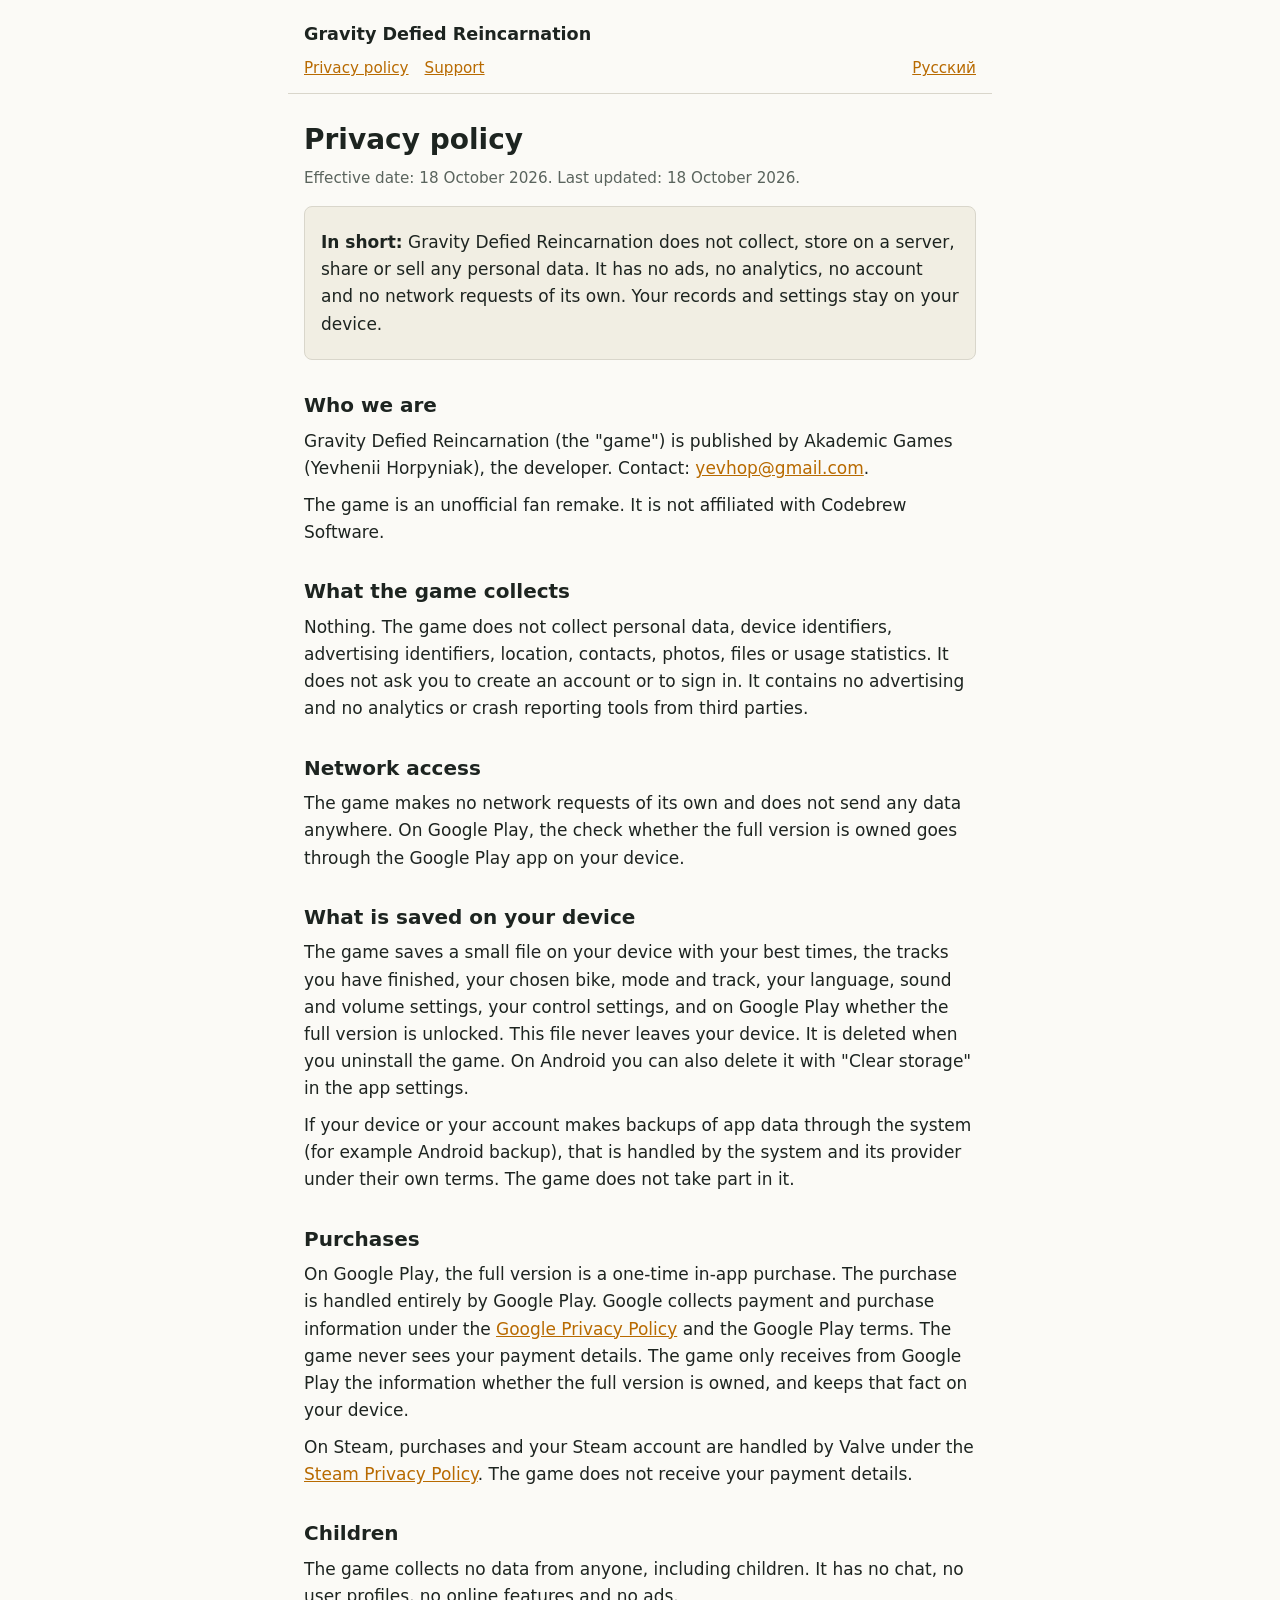
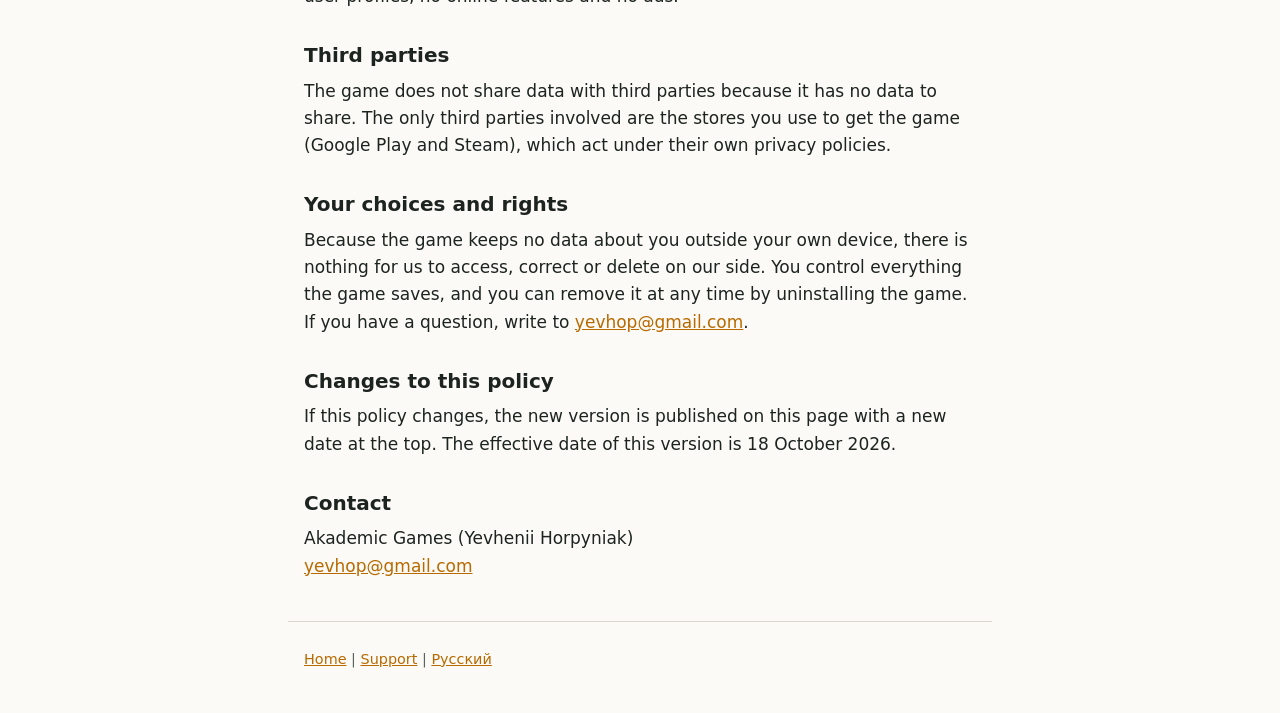
==== privacy.html @ 7f007110 "Privacy policy and support pages for Gravity Defied Reincarnation English and Russian, plain static " ====
<!doctype html>
<html lang="en">
<head>
<meta charset="utf-8">
<meta name="viewport" content="width=device-width, initial-scale=1">
<title>Privacy policy - Gravity Defied Reincarnation</title>
<meta name="description" content="Privacy policy of Gravity Defied Reincarnation. The game collects no personal data.">
<link rel="stylesheet" href="style.css">
</head>
<body>
<header>
  <a class="brand" href="index.html">Gravity Defied Reincarnation</a>
  <nav>
    <a href="privacy.html">Privacy policy</a>
    <a href="support.html">Support</a>
    <a class="lang" href="ru/privacy.html" hreflang="ru" lang="ru">Русский</a>
  </nav>
</header>
<main>
  <h1>Privacy policy</h1>
  <p class="meta">Effective date: 18 October 2026. Last updated: 18 October 2026.</p>

  <div class="card">
    <p><strong>In short:</strong> Gravity Defied Reincarnation does not collect, store on a server, share or sell any personal data. It has no ads, no analytics, no account and no network requests of its own. Your records and settings stay on your device.</p>
  </div>

  <h2>Who we are</h2>
  <p>Gravity Defied Reincarnation (the "game") is published by Akademic Games (Yevhenii Horpyniak), the developer. Contact: <a href="mailto:yevhop@gmail.com">yevhop@gmail.com</a>.</p>
  <p>The game is an unofficial fan remake. It is not affiliated with Codebrew Software.</p>

  <h2>What the game collects</h2>
  <p>Nothing. The game does not collect personal data, device identifiers, advertising identifiers, location, contacts, photos, files or usage statistics. It does not ask you to create an account or to sign in. It contains no advertising and no analytics or crash reporting tools from third parties.</p>

  <h2>Network access</h2>
  <p>The game makes no network requests of its own and does not send any data anywhere. On Google Play, the check whether the full version is owned goes through the Google Play app on your device.</p>

  <h2>What is saved on your device</h2>
  <p>The game saves a small file on your device with your best times, the tracks you have finished, your chosen bike, mode and track, your language, sound and volume settings, your control settings, and on Google Play whether the full version is unlocked. This file never leaves your device. It is deleted when you uninstall the game. On Android you can also delete it with "Clear storage" in the app settings.</p>
  <p>If your device or your account makes backups of app data through the system (for example Android backup), that is handled by the system and its provider under their own terms. The game does not take part in it.</p>

  <h2>Purchases</h2>
  <p>On Google Play, the full version is a one-time in-app purchase. The purchase is handled entirely by Google Play. Google collects payment and purchase information under the <a href="https://policies.google.com/privacy">Google Privacy Policy</a> and the Google Play terms. The game never sees your payment details. The game only receives from Google Play the information whether the full version is owned, and keeps that fact on your device.</p>
  <p>On Steam, purchases and your Steam account are handled by Valve under the <a href="https://store.steampowered.com/privacy_agreement/">Steam Privacy Policy</a>. The game does not receive your payment details.</p>

  <h2>Children</h2>
  <p>The game collects no data from anyone, including children. It has no chat, no user profiles, no online features and no ads.</p>

  <h2>Third parties</h2>
  <p>The game does not share data with third parties because it has no data to share. The only third parties involved are the stores you use to get the game (Google Play and Steam), which act under their own privacy policies.</p>

  <h2>Your choices and rights</h2>
  <p>Because the game keeps no data about you outside your own device, there is nothing for us to access, correct or delete on our side. You control everything the game saves, and you can remove it at any time by uninstalling the game. If you have a question, write to <a href="mailto:yevhop@gmail.com">yevhop@gmail.com</a>.</p>

  <h2>Changes to this policy</h2>
  <p>If this policy changes, the new version is published on this page with a new date at the top. The effective date of this version is 18 October 2026.</p>

  <h2>Contact</h2>
  <p>Akademic Games (Yevhenii Horpyniak)<br>
  <a href="mailto:yevhop@gmail.com">yevhop@gmail.com</a></p>
</main>
<footer>
  <p><a href="index.html">Home</a> | <a href="support.html">Support</a> | <a href="ru/privacy.html" lang="ru" hreflang="ru">Русский</a></p>
</footer>
</body>
</html>
---- style.css ----
:root {
  --bg: #fbfaf6;
  --fg: #1d2420;
  --muted: #5a645d;
  --accent: #b86a00;
  --rule: #d9d6cb;
  --card: #f1eee3;
}

@media (prefers-color-scheme: dark) {
  :root {
    --bg: #14181a;
    --fg: #e8ebe6;
    --muted: #a3ada6;
    --accent: #f6a221;
    --rule: #333b3d;
    --card: #1d2326;
  }
}

* {
  box-sizing: border-box;
}

html {
  -webkit-text-size-adjust: 100%;
}

body {
  margin: 0;
  background: var(--bg);
  color: var(--fg);
  font-family: system-ui, -apple-system, "Segoe UI", Roboto, "Helvetica Neue", Arial, sans-serif;
  font-size: 1.0625rem;
  line-height: 1.6;
}

header,
main,
footer {
  max-width: 44rem;
  margin: 0 auto;
  padding: 0 1rem;
}

header {
  padding-top: 1.25rem;
  padding-bottom: 0.75rem;
  border-bottom: 1px solid var(--rule);
}

.brand {
  font-weight: 700;
  font-size: 1.1rem;
  color: var(--fg);
  text-decoration: none;
}

nav {
  display: flex;
  flex-wrap: wrap;
  gap: 0.25rem 1rem;
  margin-top: 0.5rem;
  font-size: 0.95rem;
}

nav .lang {
  margin-left: auto;
}

a {
  color: var(--accent);
}

a:hover {
  text-decoration-thickness: 2px;
}

main {
  padding-top: 1.25rem;
  padding-bottom: 2rem;
}

h1 {
  font-size: 1.75rem;
  line-height: 1.25;
  margin: 0.5rem 0 0.5rem;
}

h2 {
  font-size: 1.25rem;
  line-height: 1.3;
  margin: 2rem 0 0.5rem;
}

p,
ul,
dl {
  margin: 0.6rem 0;
}

ul {
  padding-left: 1.25rem;
}

li {
  margin: 0.3rem 0;
}

dt {
  font-weight: 700;
  margin-top: 1rem;
}

dd {
  margin: 0.2rem 0 0;
}

code {
  font-family: ui-monospace, "Cascadia Mono", Consolas, Menlo, monospace;
  font-size: 0.92em;
  background: var(--card);
  padding: 0.1em 0.35em;
  border-radius: 4px;
  overflow-wrap: anywhere;
}

.meta {
  color: var(--muted);
  font-size: 0.95rem;
}

.lead {
  font-size: 1.15rem;
}

.card {
  background: var(--card);
  border: 1px solid var(--rule);
  border-radius: 8px;
  padding: 0.75rem 1rem;
  margin: 1rem 0;
}

footer {
  padding-top: 1rem;
  padding-bottom: 2rem;
  border-top: 1px solid var(--rule);
  color: var(--muted);
  font-size: 0.9rem;
}
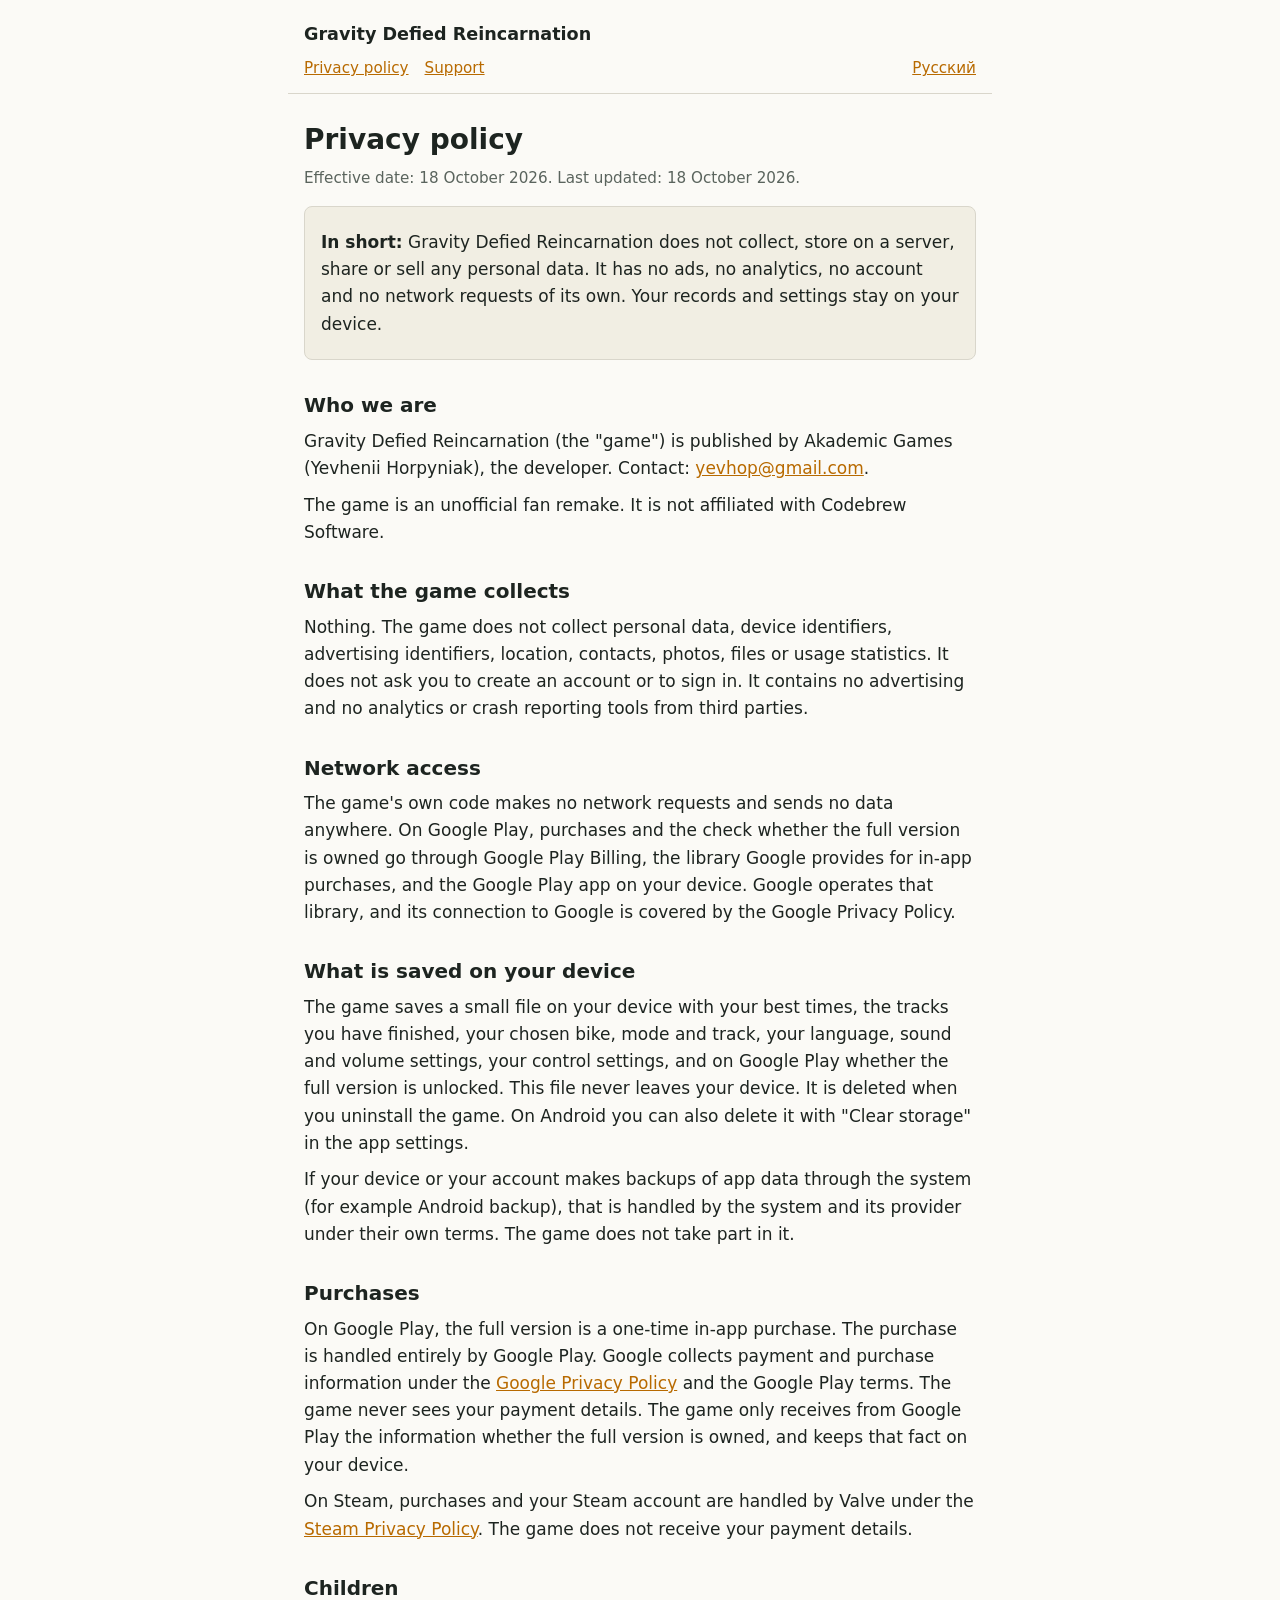
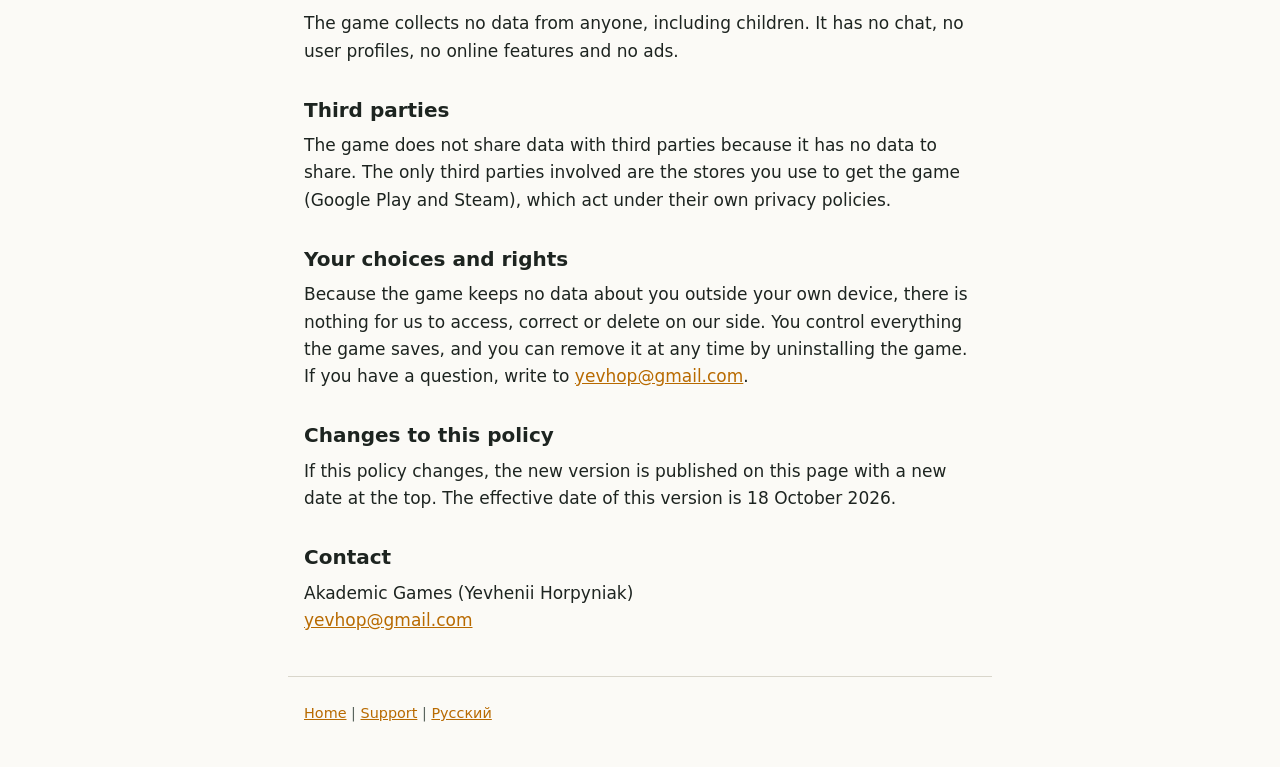
==== commit c7b058ec: "Privacy policy: name Google Play Billing as the part that talks to Google Co-Authored-By: Claude Opu" ====
--- a/privacy.html
+++ b/privacy.html
@@ -32,7 +32,7 @@
   <p>Nothing. The game does not collect personal data, device identifiers, advertising identifiers, location, contacts, photos, files or usage statistics. It does not ask you to create an account or to sign in. It contains no advertising and no analytics or crash reporting tools from third parties.</p>
 
   <h2>Network access</h2>
-  <p>The game makes no network requests of its own and does not send any data anywhere. On Google Play, the check whether the full version is owned goes through the Google Play app on your device.</p>
+  <p>The game's own code makes no network requests and sends no data anywhere. On Google Play, purchases and the check whether the full version is owned go through Google Play Billing, the library Google provides for in-app purchases, and the Google Play app on your device. Google operates that library, and its connection to Google is covered by the Google Privacy Policy.</p>
 
   <h2>What is saved on your device</h2>
   <p>The game saves a small file on your device with your best times, the tracks you have finished, your chosen bike, mode and track, your language, sound and volume settings, your control settings, and on Google Play whether the full version is unlocked. This file never leaves your device. It is deleted when you uninstall the game. On Android you can also delete it with "Clear storage" in the app settings.</p>
